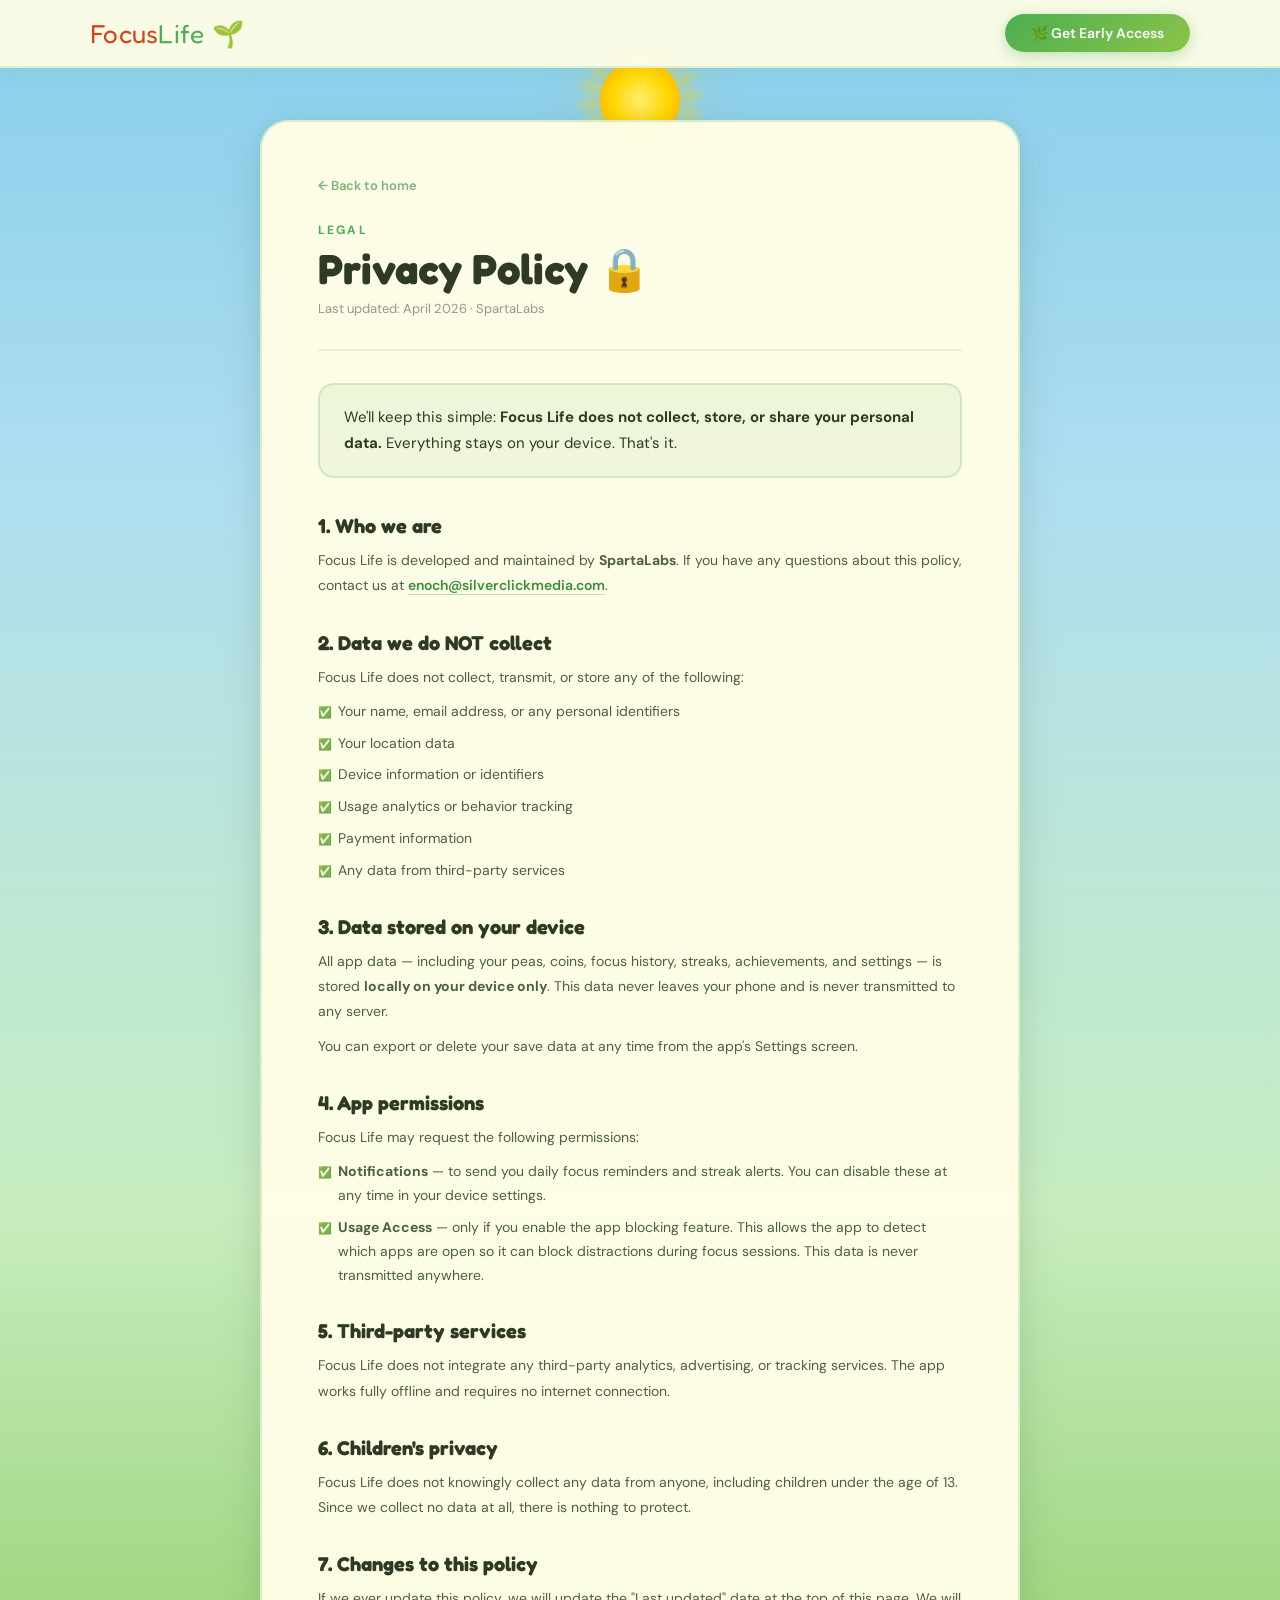
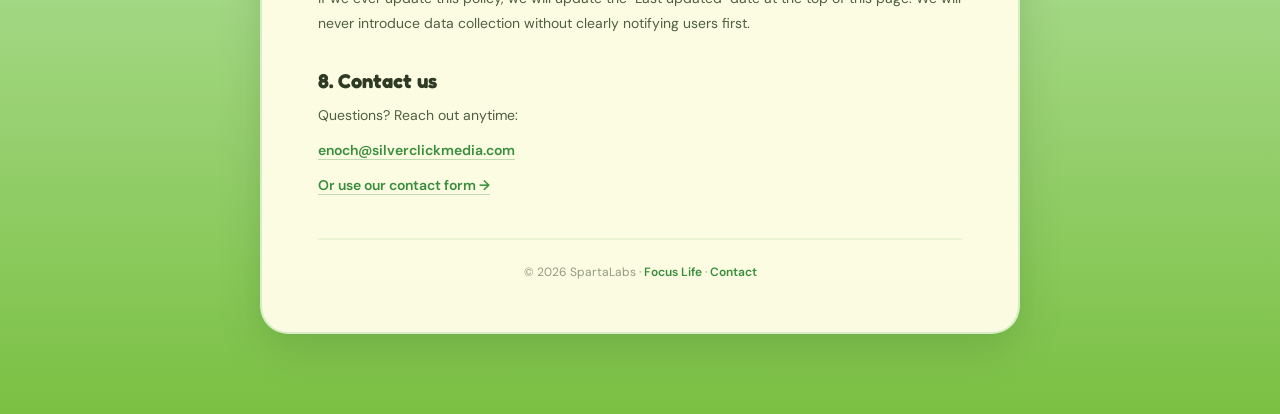
==== privacy.html @ dbcb0c63 "second commit" ====
<!DOCTYPE html>
<html lang="en">
<head>
  <meta charset="UTF-8">
  <meta name="viewport" content="width=device-width, initial-scale=1.0">
  <title>Privacy Policy — Focus Life</title>
  <link rel="icon" type="image/x-icon" href="favicon.ico">
  <meta name="description" content="Focus Life privacy policy — we keep it simple because we don't collect your data.">
  <link rel="preconnect" href="https://fonts.googleapis.com">
  <link rel="preconnect" href="https://fonts.gstatic.com" crossorigin>
  <link href="https://fonts.googleapis.com/css2?family=Fredoka+One&family=DM+Sans:wght@300;400;500;600&display=swap" rel="stylesheet">
  <link rel="stylesheet" href="privacy.css">
</head>
<body>

  <!-- NAV -->
  <nav>
    <div class="nav-inner">
      <a href="index.html" class="nav-logo">Focus<span>Life</span> 🌱</a>
      <a href="index.html#download" class="nav-cta">🌿 Get Early Access</a>
    </div>
  </nav>

  <div class="policy-page">
    <div class="policy-sun"></div>
    <div class="policy-cloud policy-cloud-1"><div class="cloud-body"></div></div>
    <div class="policy-cloud policy-cloud-2"><div class="cloud-body"></div></div>

    <div class="policy-card">
      <a href="index.html" class="policy-back">← Back to home</a>

      <div class="policy-header">
        <span class="policy-tag">Legal</span>
        <h1 class="policy-title">Privacy Policy 🔒</h1>
        <p class="policy-meta">Last updated: April 2026 · SpartaLabs</p>
      </div>

      <div class="policy-intro">
        <p>We'll keep this simple: <strong>Focus Life does not collect, store, or share your personal data.</strong> Everything stays on your device. That's it.</p>
      </div>

      <div class="policy-body">

        <div class="policy-section">
          <h2>1. Who we are</h2>
          <p>Focus Life is developed and maintained by <strong>SpartaLabs</strong>. If you have any questions about this policy, contact us at <a href="mailto:enoch@silverclickmedia.com">enoch@silverclickmedia.com</a>.</p>
        </div>

        <div class="policy-section">
          <h2>2. Data we do NOT collect</h2>
          <p>Focus Life does not collect, transmit, or store any of the following:</p>
          <ul>
            <li>Your name, email address, or any personal identifiers</li>
            <li>Your location data</li>
            <li>Device information or identifiers</li>
            <li>Usage analytics or behavior tracking</li>
            <li>Payment information</li>
            <li>Any data from third-party services</li>
          </ul>
        </div>

        <div class="policy-section">
          <h2>3. Data stored on your device</h2>
          <p>All app data — including your peas, coins, focus history, streaks, achievements, and settings — is stored <strong>locally on your device only</strong>. This data never leaves your phone and is never transmitted to any server.</p>
          <p>You can export or delete your save data at any time from the app's Settings screen.</p>
        </div>

        <div class="policy-section">
          <h2>4. App permissions</h2>
          <p>Focus Life may request the following permissions:</p>
          <ul>
            <li><strong>Notifications</strong> — to send you daily focus reminders and streak alerts. You can disable these at any time in your device settings.</li>
            <li><strong>Usage Access</strong> — only if you enable the app blocking feature. This allows the app to detect which apps are open so it can block distractions during focus sessions. This data is never transmitted anywhere.</li>
          </ul>
        </div>

        <div class="policy-section">
          <h2>5. Third-party services</h2>
          <p>Focus Life does not integrate any third-party analytics, advertising, or tracking services. The app works fully offline and requires no internet connection.</p>
        </div>

        <div class="policy-section">
          <h2>6. Children's privacy</h2>
          <p>Focus Life does not knowingly collect any data from anyone, including children under the age of 13. Since we collect no data at all, there is nothing to protect.</p>
        </div>

        <div class="policy-section">
          <h2>7. Changes to this policy</h2>
          <p>If we ever update this policy, we will update the "Last updated" date at the top of this page. We will never introduce data collection without clearly notifying users first.</p>
        </div>

        <div class="policy-section">
          <h2>8. Contact us</h2>
          <p>Questions? Reach out anytime:</p>
          <p><a href="mailto:enoch@silverclickmedia.com">enoch@silverclickmedia.com</a></p>
          <p><a href="contact.html">Or use our contact form →</a></p>
        </div>

      </div>

      <div class="policy-footer-note">
        © 2026 SpartaLabs · <a href="index.html">Focus Life</a> · <a href="contact.html">Contact</a>
      </div>
    </div>
  </div>

</body>
</html>
---- privacy.css ----
/* ── VARIABLES & RESET ── */
:root {
  --grass: #4CAF50;
  --leaf: #388E3C;
  --sprout: #8BC34A;
  --warm: #FFF8E1;
  --text: #2E3A23;
  --text2: #4E6040;
  --muted: rgba(46,58,35,0.5);
  --barn: #D84315;
  --max-w: 1100px;
}

*, *::before, *::after { margin: 0; padding: 0; box-sizing: border-box; }
html { scroll-behavior: smooth; }
body {
  background: var(--warm);
  color: var(--text);
  font-family: 'DM Sans', sans-serif;
  font-weight: 400;
  overflow-x: hidden;
}

/* ── NAV ── */
nav {
  position: fixed;
  top: 0; left: 0; right: 0;
  z-index: 100;
  padding: 0 48px;
  background: rgba(255,253,231,0.95);
  backdrop-filter: blur(16px);
  border-bottom: 2px solid rgba(76,175,80,0.15);
  box-shadow: 0 2px 16px rgba(76,175,80,0.08);
}
.nav-inner {
  max-width: var(--max-w);
  margin: 0 auto;
  padding: 14px 0;
  display: flex;
  justify-content: space-between;
  align-items: center;
}
.nav-logo {
  font-family: 'Fredoka One', cursive;
  font-size: 26px;
  color: var(--barn);
  text-decoration: none;
  letter-spacing: 0.01em;
}
.nav-logo span { color: var(--grass); }
.nav-cta {
  background: linear-gradient(135deg, var(--grass), var(--sprout));
  color: white;
  padding: 10px 26px;
  border-radius: 100px;
  font-family: 'DM Sans', sans-serif;
  font-size: 14px;
  font-weight: 600;
  text-decoration: none;
  transition: all 0.2s;
  box-shadow: 0 4px 16px rgba(76,175,80,0.35);
}
.nav-cta:hover { transform: translateY(-2px); box-shadow: 0 8px 24px rgba(76,175,80,0.45); }

/* ── PAGE ── */
.policy-page {
  min-height: 100vh;
  display: flex;
  flex-direction: column;
  align-items: center;
  padding: 120px 24px 80px;
  background: linear-gradient(180deg,
    #87CEEB 0%,
    #b0dff0 25%,
    #c8edc0 60%,
    #7BC043 100%
  );
  position: relative;
  overflow: hidden;
}

/* Sun */
.policy-sun {
  position: absolute;
  top: 60px; left: 50%;
  transform: translateX(-50%);
  width: 80px; height: 80px;
  background: radial-gradient(circle, #FFF176, #FFD700, #FFA000);
  border-radius: 50%;
  box-shadow: 0 0 0 16px rgba(255,215,0,0.12), 0 0 60px rgba(255,180,0,0.35);
  animation: sunshine 5s ease-in-out infinite;
}
.policy-sun::before {
  content: '';
  position: absolute;
  inset: -24px;
  background: repeating-conic-gradient(rgba(255,215,0,0.12) 0deg 10deg, transparent 10deg 20deg);
  border-radius: 50%;
  animation: spin 20s linear infinite;
}

/* Clouds */
.policy-cloud {
  position: absolute;
  z-index: 1;
  animation: drift linear infinite;
}
.policy-cloud .cloud-body {
  background: white;
  border-radius: 50px;
  box-shadow: 0 4px 16px rgba(0,0,0,0.06);
  position: relative;
}
.policy-cloud .cloud-body::before,
.policy-cloud .cloud-body::after {
  content: ''; position: absolute; background: white; border-radius: 50%;
}
.policy-cloud-1 { top: 12%; left: -160px; animation-duration: 55s; }
.policy-cloud-1 .cloud-body { width: 120px; height: 38px; }
.policy-cloud-1 .cloud-body::before { width: 60px; height: 60px; top: -32px; left: 16px; }
.policy-cloud-1 .cloud-body::after  { width: 44px; height: 44px; top: -22px; left: 54px; }
.policy-cloud-2 { top: 18%; left: -200px; animation-duration: 72s; animation-delay: -30s; }
.policy-cloud-2 .cloud-body { width: 160px; height: 48px; }
.policy-cloud-2 .cloud-body::before { width: 76px; height: 76px; top: -42px; left: 22px; }
.policy-cloud-2 .cloud-body::after  { width: 56px; height: 56px; top: -30px; left: 78px; }

@keyframes sunshine {
  0%, 100% { box-shadow: 0 0 0 16px rgba(255,215,0,0.12), 0 0 60px rgba(255,180,0,0.35); }
  50%       { box-shadow: 0 0 0 24px rgba(255,215,0,0.18), 0 0 90px rgba(255,180,0,0.5); }
}
@keyframes spin { to { transform: rotate(360deg); } }
@keyframes drift { from { transform: translateX(0); } to { transform: translateX(120vw); } }

/* ── CARD ── */
.policy-card {
  background: rgba(255,253,231,0.97);
  border: 2px solid rgba(76,175,80,0.2);
  border-radius: 28px;
  padding: 52px 56px;
  max-width: 760px;
  width: 100%;
  box-shadow: 0 16px 48px rgba(0,0,0,0.1), 0 4px 16px rgba(76,175,80,0.1);
  position: relative;
  z-index: 2;
}

.policy-back {
  display: inline-flex;
  align-items: center;
  gap: 6px;
  color: var(--leaf);
  text-decoration: none;
  font-size: 13px;
  font-weight: 600;
  margin-bottom: 28px;
  opacity: 0.65;
  transition: opacity 0.2s;
}
.policy-back:hover { opacity: 1; }

.policy-tag {
  font-size: 12px;
  letter-spacing: 0.18em;
  text-transform: uppercase;
  color: var(--grass);
  font-weight: 700;
  display: block;
  margin-bottom: 8px;
}

.policy-title {
  font-family: 'Fredoka One', cursive;
  font-size: 42px;
  color: var(--text);
  line-height: 1.1;
  margin-bottom: 8px;
}

.policy-meta {
  font-size: 13px;
  color: var(--muted);
  margin-bottom: 0;
}

.policy-header {
  margin-bottom: 32px;
  padding-bottom: 32px;
  border-bottom: 2px solid rgba(76,175,80,0.12);
}

/* Intro highlight box */
.policy-intro {
  background: rgba(76,175,80,0.08);
  border: 2px solid rgba(76,175,80,0.2);
  border-radius: 16px;
  padding: 20px 24px;
  margin-bottom: 36px;
  font-size: 15px;
  line-height: 1.7;
  color: var(--text);
}

/* Sections */
.policy-body { display: flex; flex-direction: column; gap: 32px; }

.policy-section h2 {
  font-family: 'Fredoka One', cursive;
  font-size: 20px;
  color: var(--text);
  margin-bottom: 10px;
}

.policy-section p {
  font-size: 14px;
  line-height: 1.8;
  color: var(--text2);
  margin-bottom: 10px;
}
.policy-section p:last-child { margin-bottom: 0; }

.policy-section ul {
  list-style: none;
  display: flex;
  flex-direction: column;
  gap: 8px;
  margin-top: 8px;
}

.policy-section ul li {
  font-size: 14px;
  line-height: 1.7;
  color: var(--text2);
  padding-left: 20px;
  position: relative;
}

.policy-section ul li::before {
  content: '✅';
  position: absolute;
  left: 0;
  font-size: 11px;
  top: 3px;
}

.policy-section a {
  color: var(--leaf);
  font-weight: 600;
  text-decoration: none;
  border-bottom: 1.5px solid rgba(56,142,60,0.3);
  transition: border-color 0.2s;
}
.policy-section a:hover { border-color: var(--leaf); }

.policy-footer-note {
  text-align: center;
  font-size: 12px;
  color: var(--muted);
  margin-top: 40px;
  padding-top: 24px;
  border-top: 2px solid rgba(76,175,80,0.1);
}
.policy-footer-note a {
  color: var(--leaf);
  text-decoration: none;
  font-weight: 600;
}

@media (max-width: 600px) {
  nav { padding: 0 20px; }
  .policy-card { padding: 36px 20px; }
  .policy-title { font-size: 32px; }
}
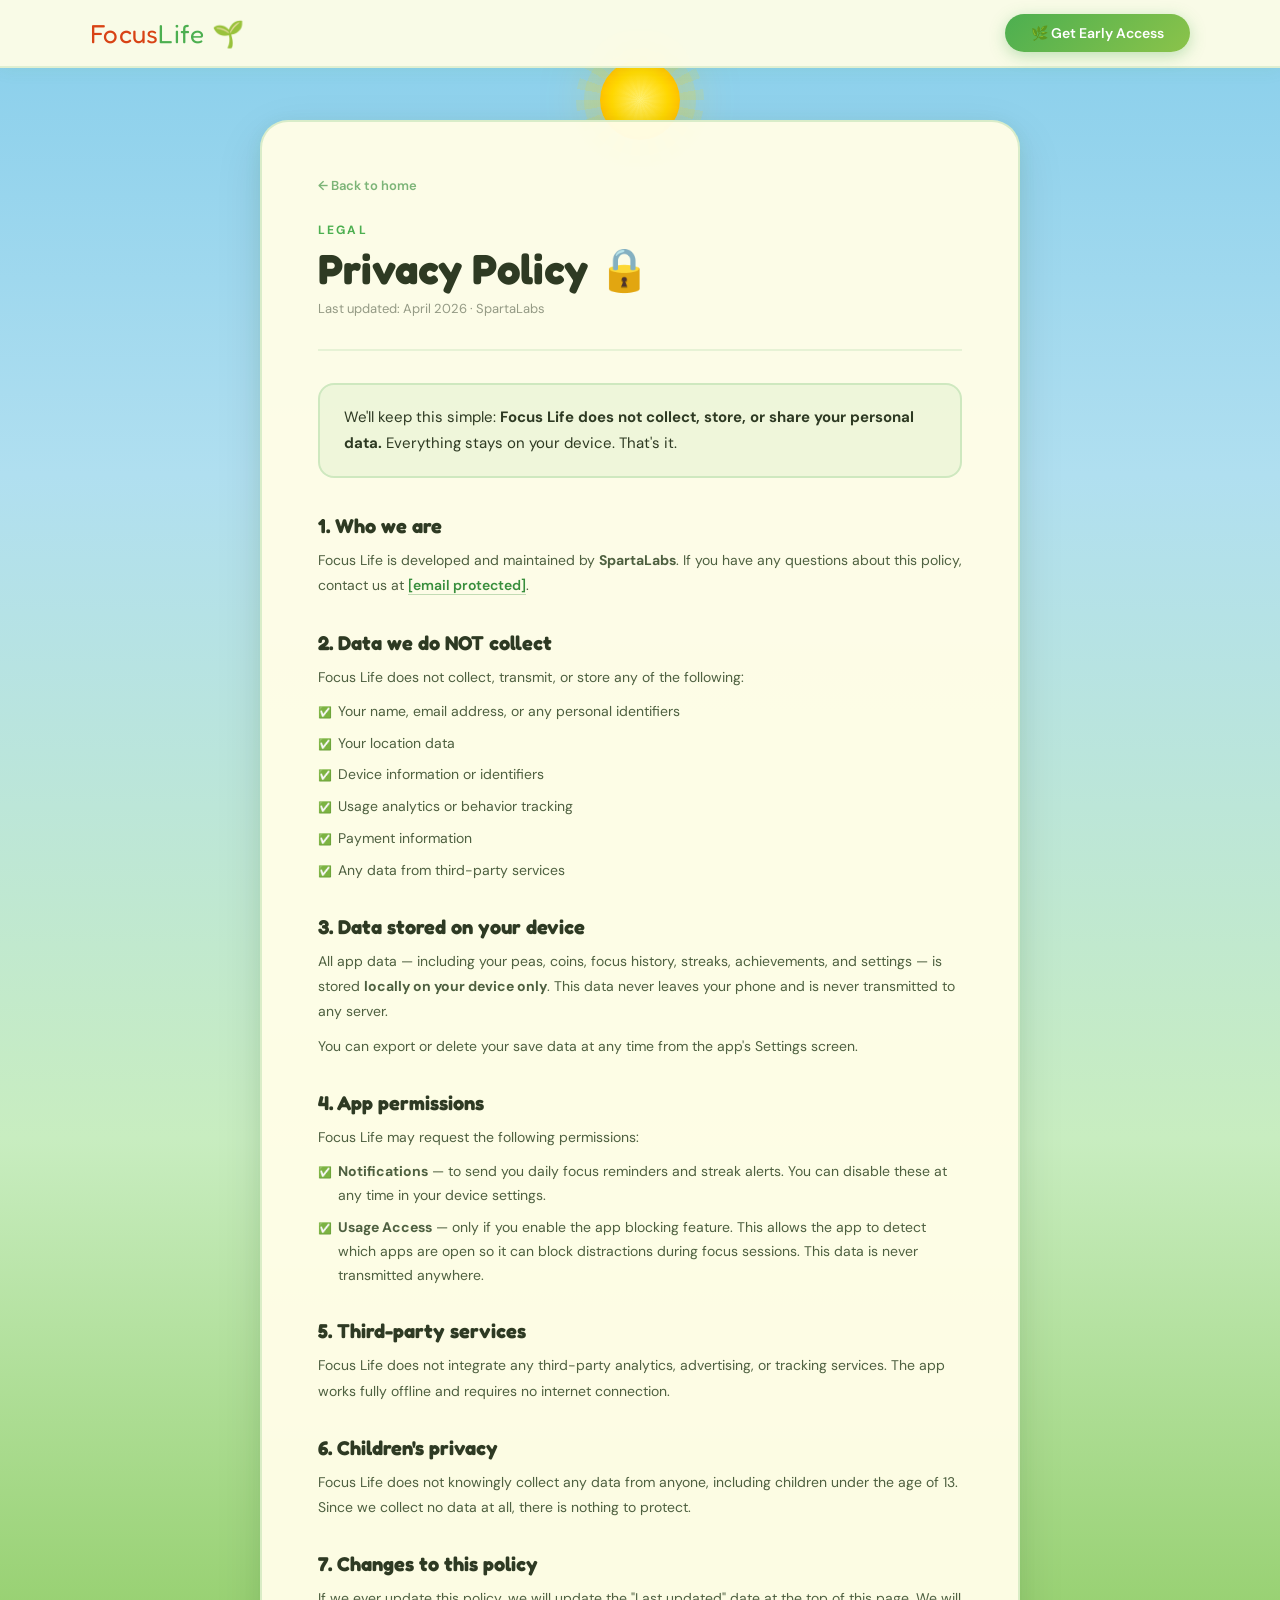
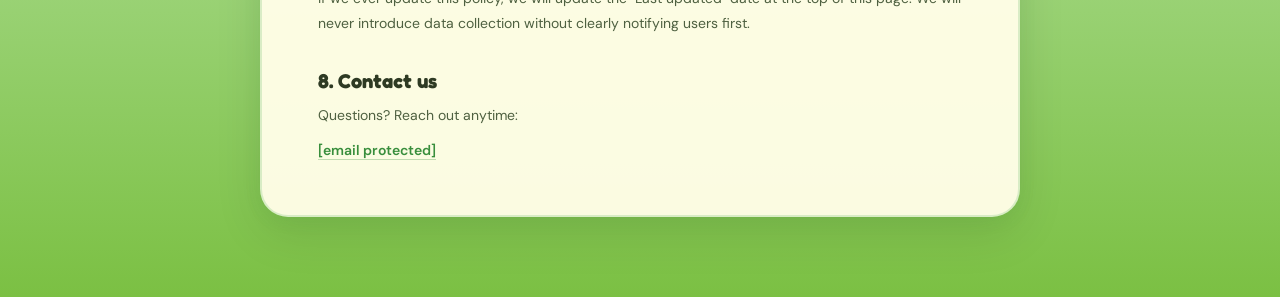
==== commit 5fcc9b43: "about to add cards" ====
--- a/privacy.html
+++ b/privacy.html
@@ -43,7 +43,7 @@
 
         <div class="policy-section">
           <h2>1. Who we are</h2>
-          <p>Focus Life is developed and maintained by <strong>SpartaLabs</strong>. If you have any questions about this policy, contact us at <a href="mailto:enoch@silverclickmedia.com">enoch@silverclickmedia.com</a>.</p>
+          <p>Focus Life is developed and maintained by <strong>SpartaLabs</strong>. If you have any questions about this policy, contact us at <a href="/cdn-cgi/l/email-protection#34515a5b575c74475d5842514657585d575f5951505d551a575b59"><span class="__cf_email__" data-cfemail="64010a0b070c24170d0812011607080d070f0901000d054a070b09">[email&#160;protected]</span></a>.</p>
         </div>
 
         <div class="policy-section">
@@ -92,17 +92,4 @@
         <div class="policy-section">
           <h2>8. Contact us</h2>
           <p>Questions? Reach out anytime:</p>
-          <p><a href="mailto:enoch@silverclickmedia.com">enoch@silverclickmedia.com</a></p>
-          <p><a href="contact.html">Or use our contact form →</a></p>
-        </div>
-
-      </div>
-
-      <div class="policy-footer-note">
-        © 2026 SpartaLabs · <a href="index.html">Focus Life</a> · <a href="contact.html">Contact</a>
-      </div>
-    </div>
-  </div>
-
-</body>
-</html>+          <p><a href="/cdn-cgi/l/email-protection#55303b3a363d15263c3923302736393c363e3830313c347b363a38"><span class="__cf_email__" data-cfemail="7d1813121e153d0e14110b180f1e11141e16101819141c531e1210">[email&#160;protected]</span></a></p>
--- a/privacy.css
+++ b/privacy.css
@@ -266,7 +266,17 @@
 }
 
 @media (max-width: 600px) {
-  nav { padding: 0 20px; }
-  .policy-card { padding: 36px 20px; }
-  .policy-title { font-size: 32px; }
+  nav { padding: 0 14px; }
+  .nav-inner { gap: 8px; }
+  .nav-logo { font-size: 20px; white-space: nowrap; }
+  .nav-cta { padding: 8px 12px; font-size: 12px; white-space: nowrap; flex-shrink: 0; }
+  .policy-page { padding: 80px 12px 48px; }
+  .policy-card { padding: 28px 16px; border-radius: 20px; }
+  .policy-title { font-size: 26px; }
+  .policy-header { margin-bottom: 20px; padding-bottom: 20px; }
+  .policy-intro { padding: 14px 14px; font-size: 13px; margin-bottom: 20px; }
+  .policy-body { gap: 22px; }
+  .policy-section h2 { font-size: 17px; }
+  .policy-section p, .policy-section ul li { font-size: 13px; }
+  .policy-footer-note { font-size: 11px; margin-top: 24px; }
 }
